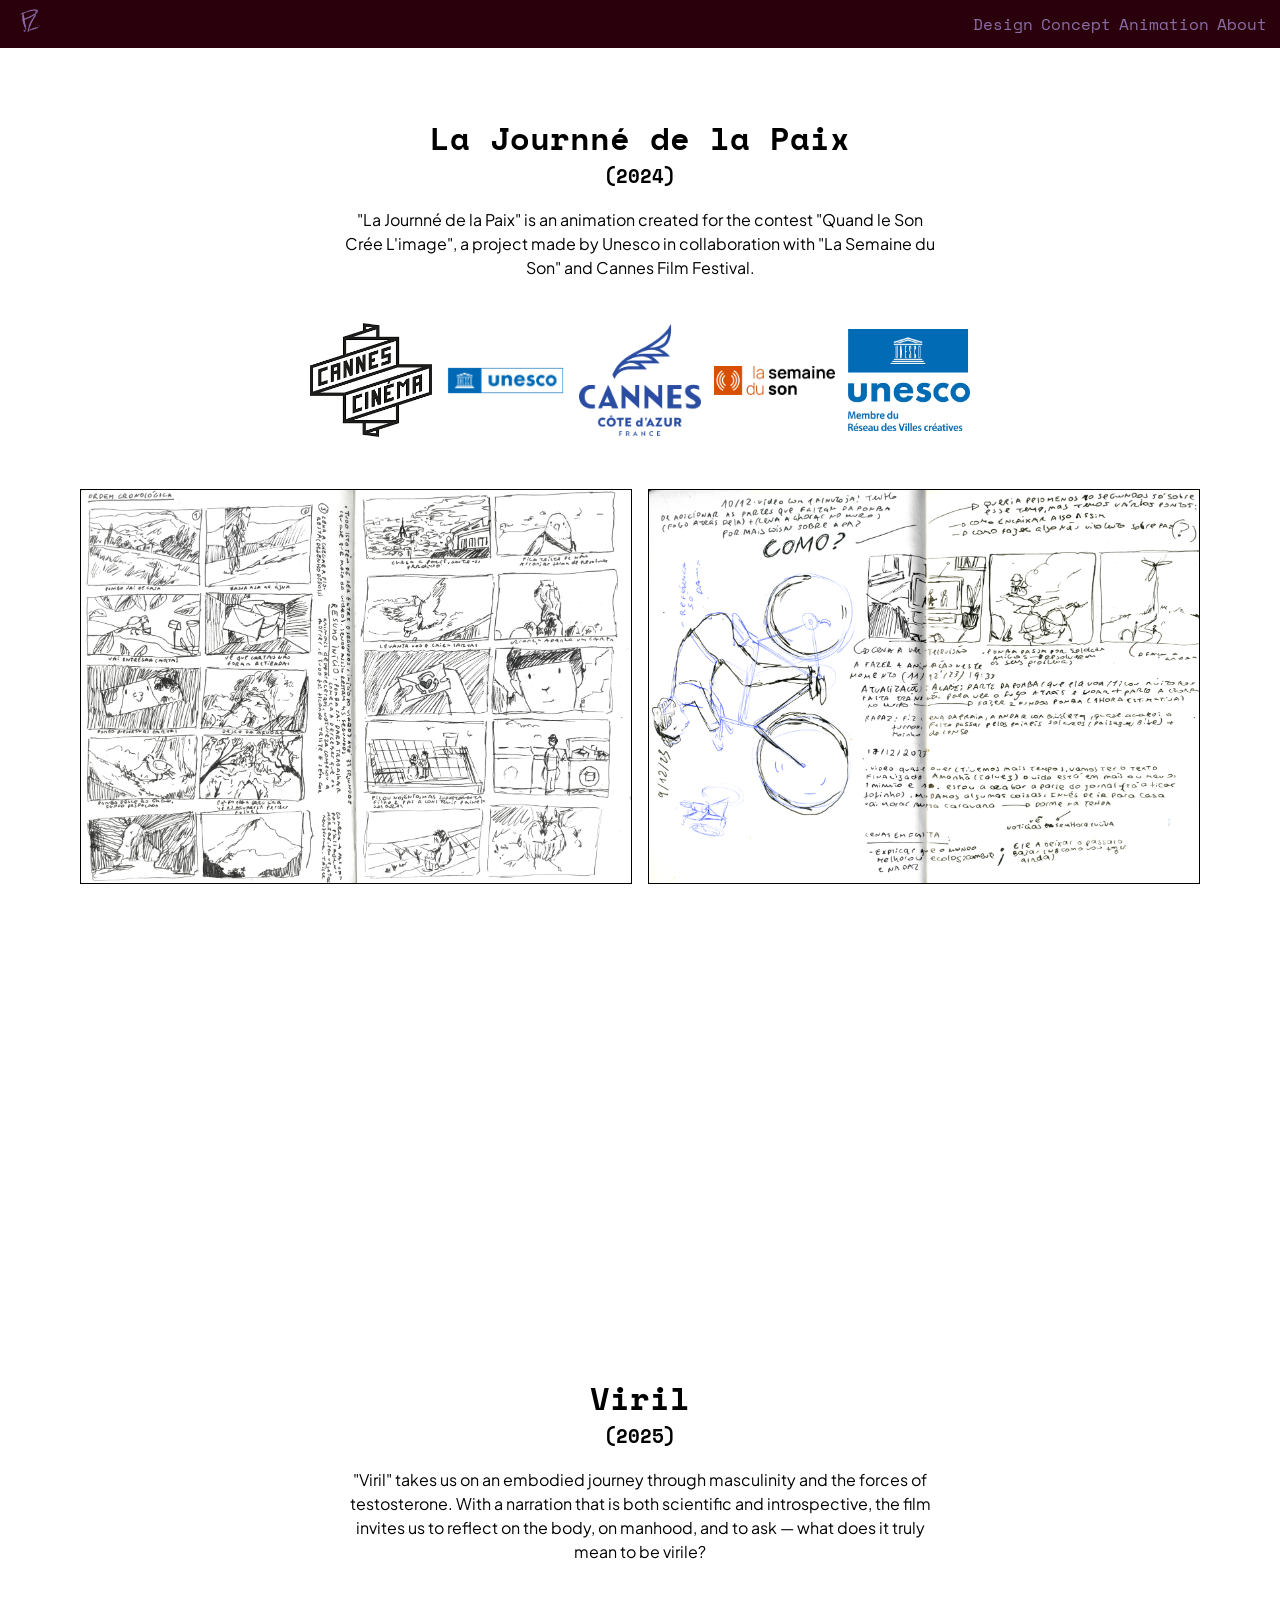
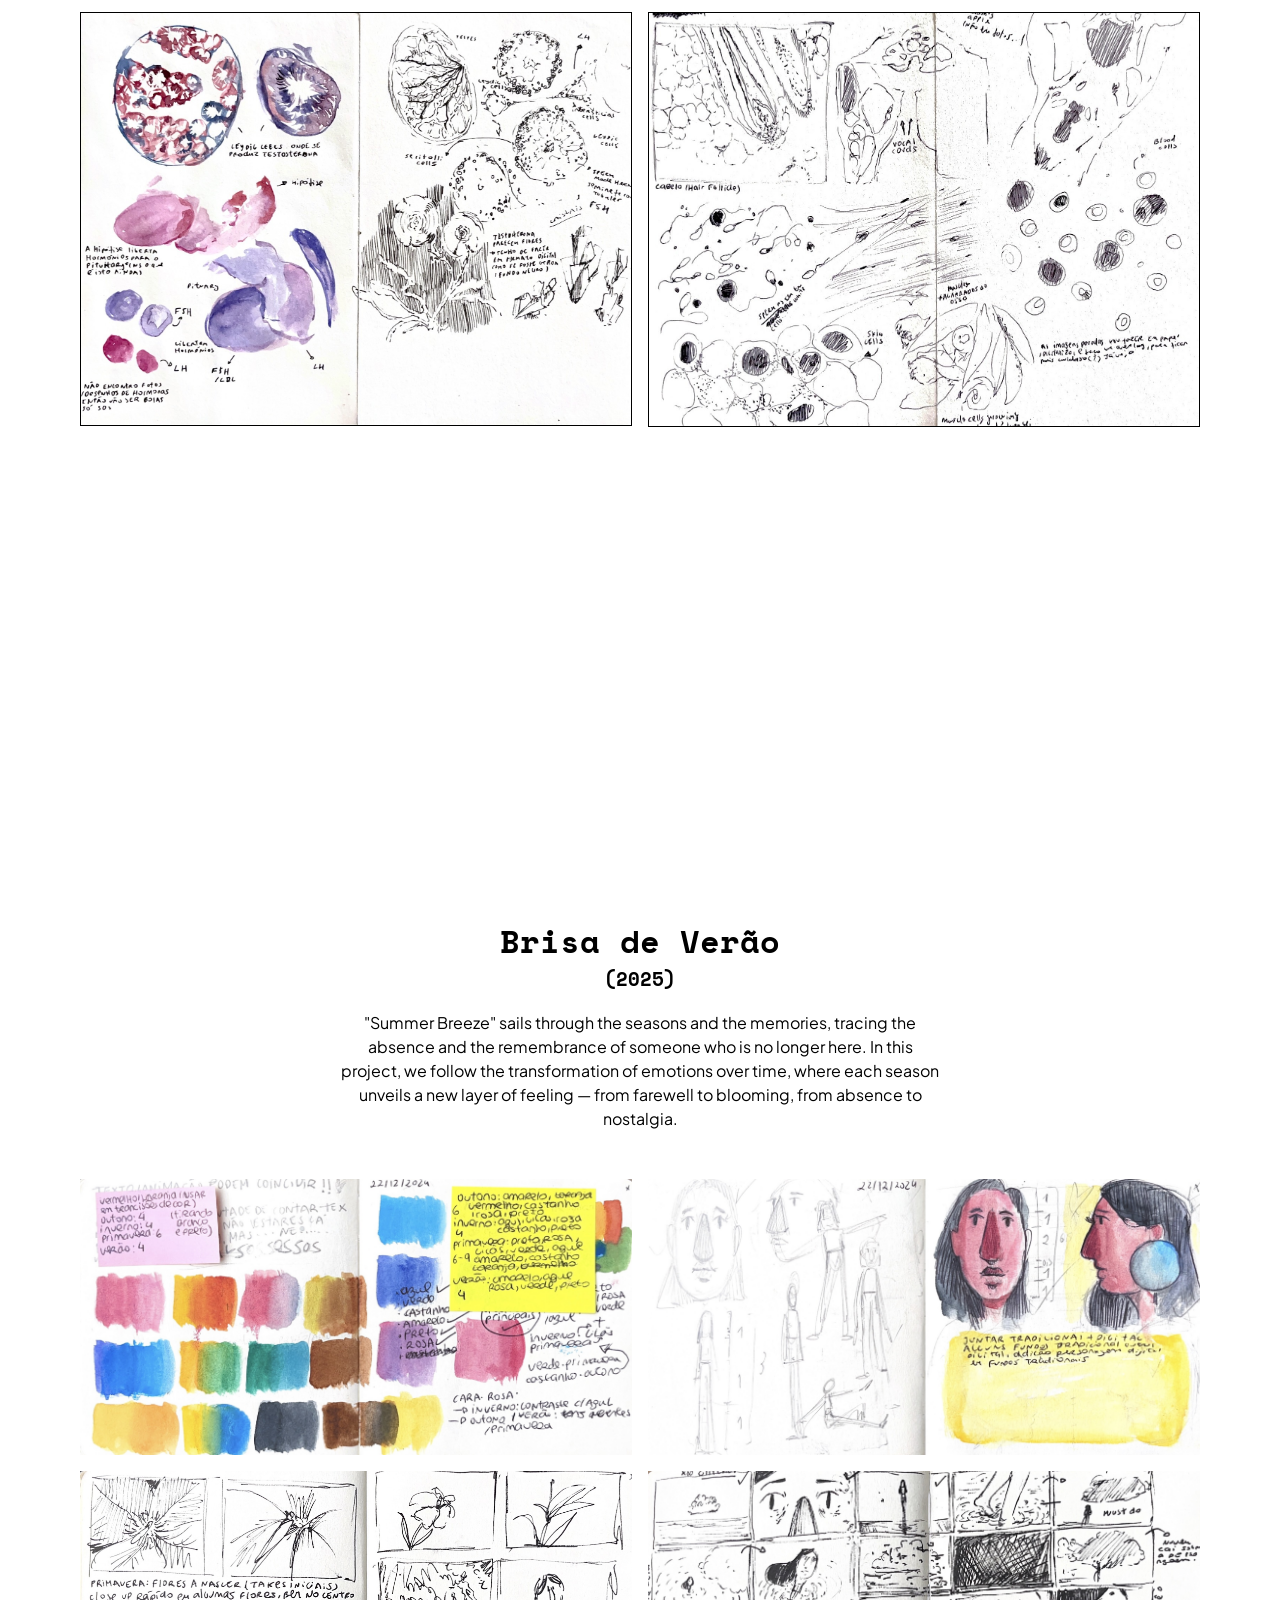
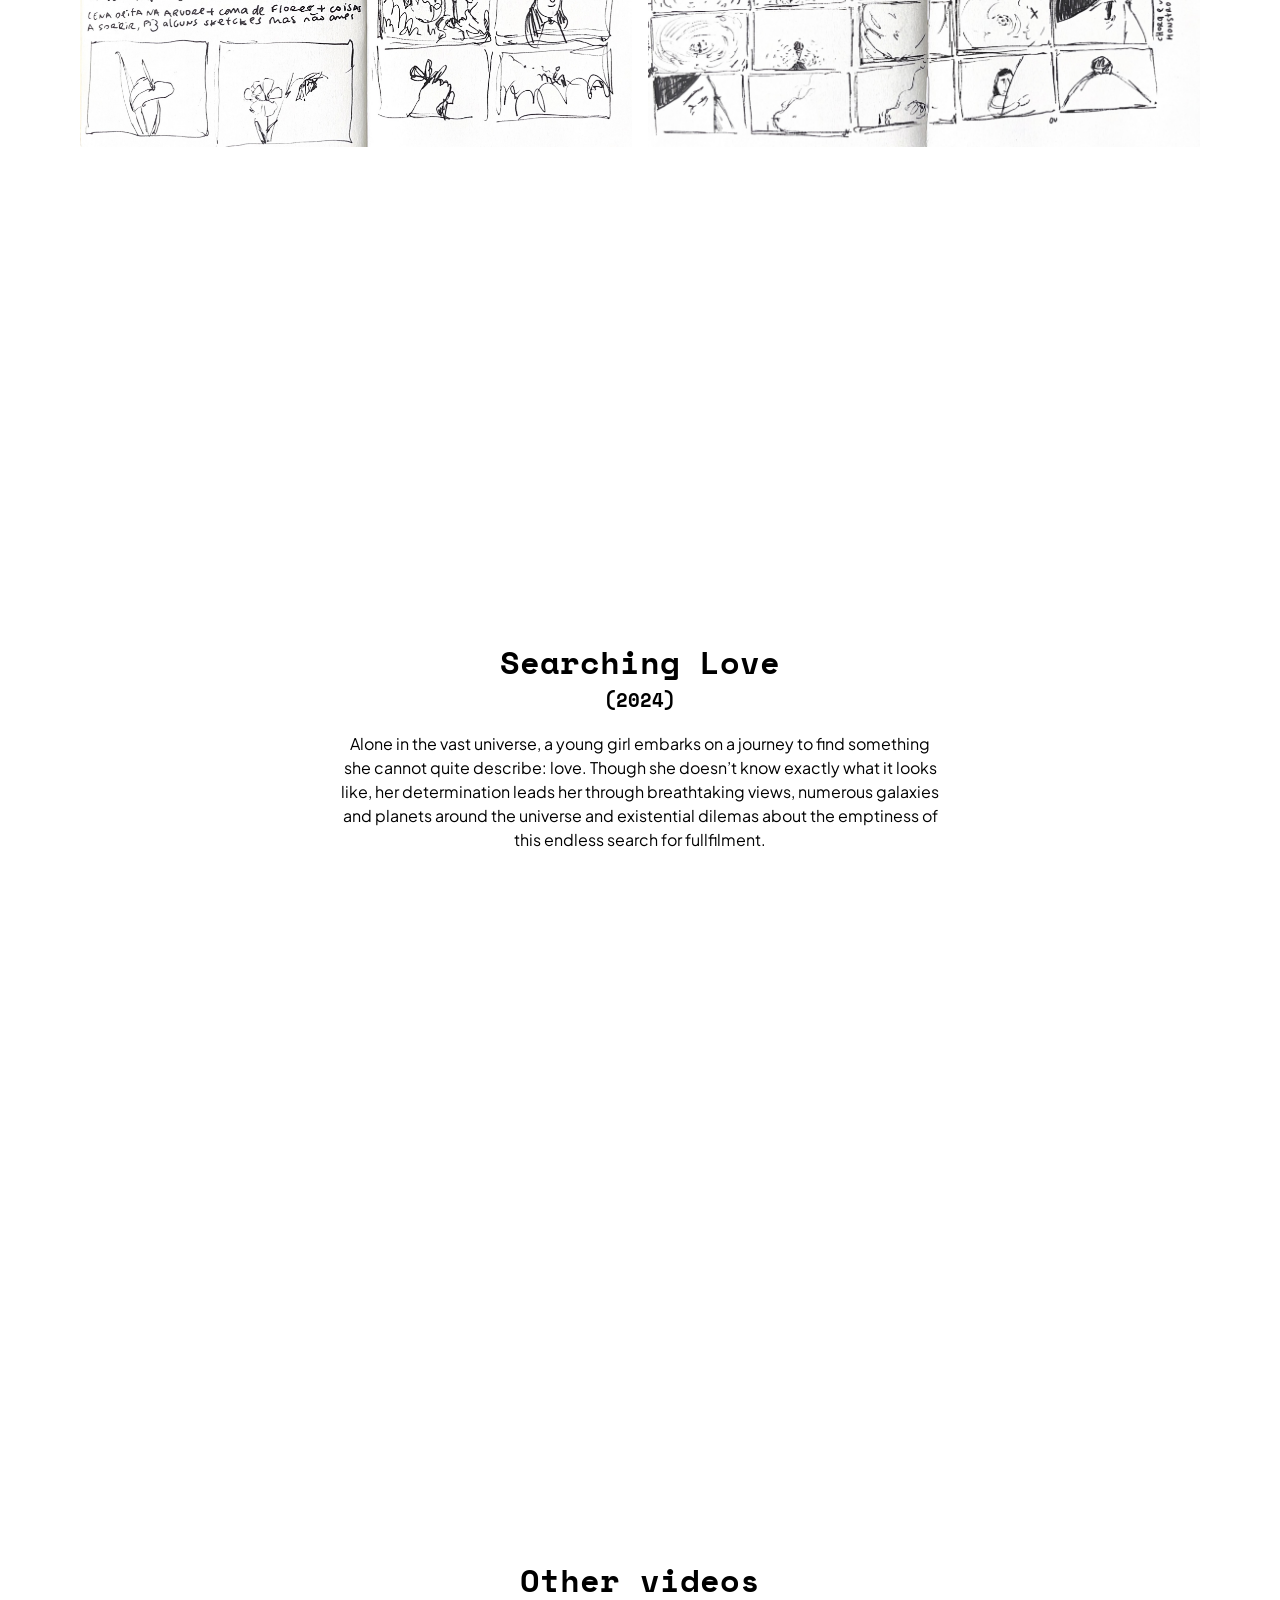
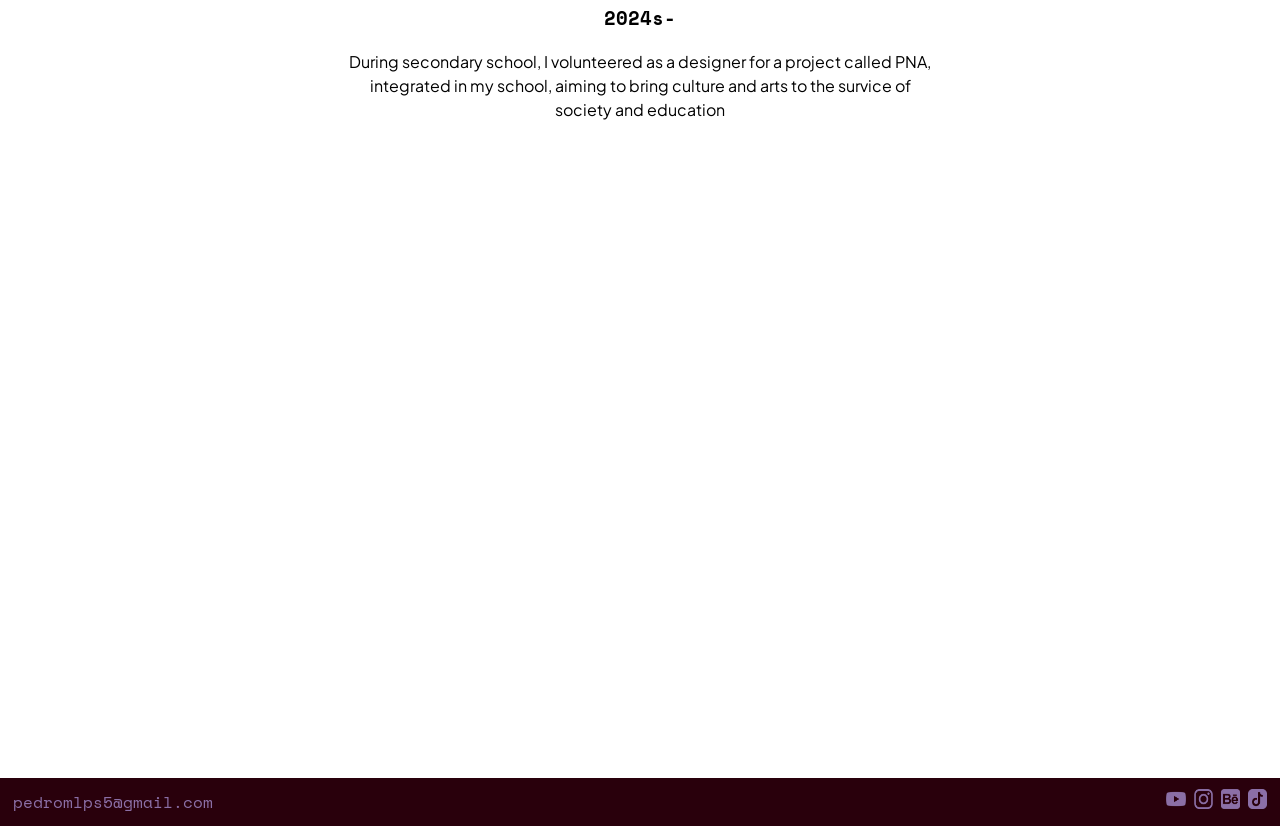
==== animation.html @ 669951d6 "Refactor animation.html structure and content" ====
<!DOCTYPE html>

<html lang="en">

<head>
<meta charset="UTF-8">
<meta name="viewport" content="width=device-width, initial-scale=1.0">

<link rel="preconnect" href="https://fonts.googleapis.com">
<link rel="preconnect" href="https://fonts.gstatic.com" crossorigin>
<link href="https://fonts.googleapis.com/css2?family=Jost:ital,wght@0,100..900;1,100..900&display=swap" rel="stylesheet">

<link href="https://fonts.googleapis.com/css2?family=Plus+Jakarta+Sans:ital,wght@0,200..800&family=Space+Mono:ital,wght@0,400;0,700;1,400;1,700&display=swap" rel="stylesheet">

<link rel="stylesheet" href="style.css">
<title>Pedro Lopes</title>
</head>

<body class="fundo">

<header>
<div><a href="index.html"><img src="imagens/logo.png" class="logo"></a></div>

<nav class="navbar">
<ul>
<li><a href="design.html">Design</a></li>
<li><a href="concept.html">Concept</a></li>
<li><a href="animation.html">Animation</a></li>
<li><a href="about.html">About</a></li>
</ul>
</nav>
</header>


<main>

<body>
<br>




        
        <div class="contentor">
    <div class="colum" >
           <h1> <a href="https://youtu.be/LIX2OyDVmGE?si=mqQCv7otdB7OkSgY">La Journné de la Paix </a></h1>
           <h3>(2024)</h3>
            <br>
           <p>"La Journné de la Paix" is an animation created for the contest "Quand le Son Crée L'image", a project made by Unesco in collaboration with "La Semaine du Son" and Cannes Film Festival. </p>
           
        </div>
            <div class="logos"> 
            <img src="imagens/cinema.png" alt="logo Cannes Cinéma">
            <img src="imagens/unesco.png" alt="logo Unesco">
            <img src="imagens/Logo_de_la_ville_de_Cannes.png" alt="logo Cannes Cote d'AZUR">
            <img src="imagens/la semaine.png" alt="logo La semaine du son">
            <img src="imagens/membre villes.webp" alt="logo Unesco membre du Résau des Villes creátives">
        </div>
    
    </div>
   

<div class="caixa">
    <div class="imgcaixa2">

       <img src="imagens/dg6.png" alt="sketched storyline for the animation with a black pen on a white notebook" style="border: 0.2px solid #000000;">

       <img src="imagens/dg8.png" alt="sketches analysing continuity an tryng to connect storyline for the animation with a black pen on a white notebook" style="border: 0.2px solid #000000;">

    </div>

</div>        

<div class="caixa">
<div class="imgcaixa3"> 
        
                    <video class="video" autoplay loop muted webkit-playsinline >
    <source src="imagens/passaro0.mp4" type="video/mp4" alt="Animation clip farm in the middle of nowhere with the title above"></video>
    <video class="video" autoplay loop muted  webkit-playsinline >
    <source src="imagens/passaro1.mp4" type="video/mp4" alt="Animation clip boy dressed in blue laying on the grass seeing dove leaving church and smiling"></video>
    <video class="video" autoplay loop muted webkit-playsinline >
    <source src="imagens/passaro2.mp4" type="video/mp4" alt="Animation clip hand picking up white flag and dove helping" ></video>
    <video class="video" autoplay loop muted  webkit-playsinline >
    <source src="imagens/passaro3.MP4" type="video/mp4" alt="Animation clip dove leaving letter in a post mailbox in the nature"></video>
    <video class="video" autoplay loop muted webkit-playsinline >
    <source src="imagens/passaro4.MP4" type="video/mp4" alt="Animation clip dove flying above clear water"></video>
    <video class="video" autoplay loop muted webkit-playsinline >
    <source src="imagens/passaro5.mp4" type="video/mp4" alt="Animation clip dove leaving farm"></video>



    </div>
</div>
    
</div>











    <div class="contentor">
    <div class="colum" >
           <h1> <a href="https://youtu.be/JfG4p5hTnzc?si=mSbGFp5rptY27yrA">Viril</a></h1>
            <h3>(2025)</h3>
            <br>
            <p>"Viril" takes us on an embodied journey through masculinity and the forces of testosterone. With a narration that is both scientific and introspective, the film invites us to reflect on the body, on manhood, and to ask — what does it truly mean to be virile?</p>
        </div>
        
    </div>
        
<div class="caixa">
    <div class="imgcaixa2">

       <img src="imagens/Virilcaderno1.jpg" alt="sketched processo de criação de testosterona" style="border: 0.2px solid #000000;">

       <img src="imagens/Virilcaderno2.jpg" alt="sketched processo de criação de testosterona" style="border: 0.2px solid #000000;">


    </div></div>


<div class="caixa">
<div class="imgcaixa3"> 
        
                    <video class="video" autoplay loop muted webkit-playsinline >
    <source src="imagens/video1.mp4" type="video/mp4" alt="brain spinning arround"></video>
    
                    <video class="video" autoplay loop muted webkit-playsinline >
    <source src="imagens/video2.mp4" type="video/mp4" alt="heart pumbing "></video>
    
                    <video class="video" autoplay loop muted webkit-playsinline >
    <source src="imagens/video3.mov" type="video/mp4" alt="testosterone moving trough bloodcells"></video>
    
                    <video class="video" autoplay loop muted webkit-playsinline >
    <source src="imagens/video4.mp4" type="video/mp4" alt="testosterone crystals" ></video>
    
                    <video class="video" autoplay loop muted webkit-playsinline >
    <source src="imagens/video5.mp4" type="video/mp4"alt="testosterone crystals"></video>
    
                    <video class="video" autoplay loop muted webkit-playsinline >
    <source src="imagens/video6.mp4" type="video/mp4"alt="sperm moving slowlyS"></video>
    </div>
</div>
    
</div>



 <div class="contentor">
    <div class="colum" >
           <h1> <a href="https://youtu.be/fShxCCSjyuM?si=tUxaX-qcLFfuLdUG">Brisa de Verão</a></h1>
            <h3>(2025)</h3>
            <br>
            <p>"Summer Breeze" sails through the seasons and the memories, tracing the absence and the remembrance of someone who is no longer here.
In this project, we follow the transformation of emotions over time, where each season unveils a new layer of feeling — from farewell to blooming, from absence to nostalgia.</p>
        </div></div>
      <div class="caixa">
    <div class="imgcaixa2">

       <img src="imagens/brisadg.jpg" alt="Sketched trying out color scheme for animation">

       <img src="imagens/brisadg1.jpg" alt="Sketched characther for animation">
       
       <img src="imagens/brisadg2.jpg" alt="Sketched flowers for animation storyline">

      <img src="imagens/brisadg3.jpg" alt="sketched shorth storyline of the final part of an animation">


    </div></div>
<div class="caixa">
<div class="imgcaixa3"> 
        
                    <video class="video" autoplay loop muted webkit-playsinline >
    <source src="imagens/bambi.MP4" type="video/mp4" alt="animation clip deer eating from the ground"></video>
                    <video class="video" autoplay loop muted webkit-playsinline >
    <source src="imagens/outono.mp4" type="video/mp4" alt="animation clip yellow background forest with a girl next to a tree"></video>
                        <video class="video" autoplay loop muted webkit-playsinline >
    <source src="imagens/vento.mp4" type="video/mp4" alt="animation clip leaf with a girl with flying hair in the wind"></video>
                        <video class="video" autoplay loop muted webkit-playsinline >
    <source src="imagens/sol.mp4" type="video/mp4" alt="animation clip big sun on the horizon"></video>
                        <video class="video" autoplay loop muted webkit-playsinline >
    <source src="imagens/vela.mov" type="video/mp4"alt="animation clip candle black and white burning"></video>
                        <video class="video" autoplay loop muted webkit-playsinline >
    <source src="imagens/bird.mp4" type="video/mp4" alt="animation clip  bird looking both sides on branch "></video>
    </div>
</div>
    
</div>



 <div class="contentor">
    <div class="colum" >
           <h1><a href="https://youtu.be/TBUiOeHGHKs?si=g1wbLsG9V2A_z6D_">Searching Love</a></h1>
            <h3>(2024)</h3>
            <br>
            <p>Alone in the vast universe, a young girl embarks on a journey to find something she cannot quite describe: love. Though she doesn’t know exactly what it looks like, her determination leads her through breathtaking views, numerous galaxies and planets around the universe and existential dilemas about the emptiness of this endless search for fullfilment. </p>
        </div></div>
      
<div class="caixa">
<div class="imgcaixa3"> 
        
                    <video class="video" autoplay loop muted webkit-playsinline >
    <source src="imagens/0.MP4" type="video/mp4" alt="animation clip pink planet"></video>
                        <video class="video" autoplay loop muted webkit-playsinline >
    <source src="imagens/1.MP4" type="video/mp4" alt="animation clip girl looking at the sunset with flying hair"></video>
                        <video class="video" autoplay loop muted webkit-playsinline >
    <source src="imagens/2.MP4" type="video/mp4" alt="animation clip girl traveling on a ship passing by a planet"></video>
                        <video class="video" autoplay loop muted webkit-playsinline >
    <source src="imagens/3.MP4" type="video/mp4" alt="animation clip astronault sitting in the middle of nowhere"></video>
                        <video class="video" autoplay loop muted webkit-playsinline >
    <source src="imagens/4.MP4" type="video/mp4" alt="animation clip astronault reflexion galaxies"></video>
                        <video class="video" autoplay loop muted webkit-playsinline >
    <source src="imagens/5.MP4" type="video/mp4" alt="animation clip ship landing ice mountain"></video>
                            <video class="video" autoplay loop muted webkit-playsinline >
    <source src="imagens/6.MP4" type="video/mp4" alt="animation clip ship flying trough blue planet"></video>
                            <video class="video" autoplay loop muted webkit-playsinline >
    <source src="imagens/7.MP4" type="video/mp4" alt="animation clip asutronault shocking face"></video>
                            <video class="video" autoplay loop muted webkit-playsinline >
    <source src="imagens/8.MP4" type="video/mp4" alt="animation clip vulcano erupting and ship on the background falling trough in the atmosphere"></video>

    </div>
</div>
    
</div>








    <div class="contentor">
        <div class="colum">
            <h1>Other videos</h1>
            <h3>2024s-</h3>
            <br>
            <p>During secondary school, I volunteered as a designer for a project called PNA, integrated in my school, aiming to bring culture and arts to the survice of society and education </p>
        </div>
    </div>

<div class="caixa">
    <div class="imgcaixa3">

    <video class="video" autoplay loop muted webkit-playsinline >
    <source src="imagens/IMG_9600.MP4" type="video/mp4" alt=" animation girl with beautifull brown and blue overalls skin and sleeping on the grass"></video>

    <video class="video" autoplay loop muted webkit-playsinline >
    <source src="imagens/Dream 1.MP4" type="video/mp4" alt="animation arriving to Estação das Olaias" ></video>

    <video class="video" autoplay loop muted webkit-playsinline >
    <source src="imagens/Dream 2.MP4" type="video/mp4" alt="animation short clip with sheep em cima do carro a relaxar"></video>

          <video class="video" autoplay loop muted webkit-playsinline >
    <source src="imagens/anim25.mp4" type="video/mp4" alt="animation black girl in a bathtube blue bathroom relaxing "></video>

    <video class="video" autoplay loop muted webkit-playsinline >
    <source src="imagens/anim23.mov" type="video/mp4" alt="analog animation bird flying"></video>

    <video class="video" autoplay loop muted webkit-playsinline >
    <source src="imagens/boca.mov" type="video/mp4" alt="animation moth opening"></video>

          <video class="video" autoplay loop muted webkit-playsinline >
    <source src="imagens/anim20.mp4" type="video/mp4" alt="editing psycodelic look boy head moving"></video>

    <a href="https://www.instagram.com/p/DJXbz6gI3lN/"><video class="video" autoplay loop muted webkit-playsinline >
    <source src="imagens/anim190.mp4" type="video/mp4" alt="animation girl screaming"></video> </a>

    <video class="video" autoplay loop muted webkit-playsinline >
    <source src="imagens/Ilustração_Sem_Título (3).MP4" type="video/mp4" alt="animation trump head being pressed by fingers"></video>


    


</div>

</div>
</main>

<footer>
  <a href="mailto:pedromlps5@gmail.com"
     class="Mailto"
     title="send me an email if interested">
     pedromlps5@gmail.com
  </a>

  <ul class="footerli">
    <li><a href="https://youtube.com/@artzbypedro?si=5m7McJULmS9iMSLI"><img src="imagens/youtube-02.png" alt="youtube logo"></a></li>
    <li><a href="https://www.instagram.com/bypedro.png/"><img src="imagens/logos redes-01.png" alt="Instagram logo"></a></li>
    <li> <a href="https://www.behance.net/pedrolopes198"><img src="imagens/logos redes-03.png" alt="Behance logo"></a></li>
    <li> <a href="https://www.tiktok.com/@artzbypedroo"><img src="imagens/logos redes-02.png" alt=" tiktok logo"></a></li>
  </ul>
  
</footer>
</body> 


</html>
---- style.css ----
/* ================================================= */
/* RESET */
/* ================================================= */



* {
  margin: 0;
  padding: 0;
  box-sizing: border-box;
}

body {
  padding-top: 3rem;
}

h1, a, h2, h3{
  font-family: "Space Mono", monospace;
}

p, .explicação, .titulop {
  font-family: "Plus Jakarta Sans", sans-serif;
}

.titulop {
  font-weight: 400;
  font-size: small;
  padding-top: 0.2rem;


  
}

.explicação {
  font-size: 0.6rem;
  font-weight: 200;
}

.titulop  {
  color: #000000;
}

.fundo {height: calc(100vh - 6rem)}

.home {
  height: calc(100vh - 6rem);
  display: flex;
  justify-content: center;
  align-items: center;
  background-color: #29000c;
}

video {
  pointer-events: none;  
  autoplay 
  muted 
  loop 
  playsinline 
  preload="metadata"
}

/* ================================================= */
/* HEADER */
/* ================================================= */

header {
  position: fixed;
  top: 0;
  left: 0;
  width: 100%;
  height: 3rem;
  padding: 0 1vw;
  display: flex;
  justify-content: space-between;
  align-items: center;
  background-color:#29000c;
  z-index: 1000;
}

.logo {
  height: 2.0rem;
  border-radius: 4rem;
}

/* ================================================= */
/* NAVBAR */
/* ================================================= */

.navbar ul {
  list-style: none;
  display: flex;
}

.navbar li {
  padding-left: 0.5rem;
}

.navbar a {
  text-decoration: none;
  color: #8b6fa7;
}

.navbar a:hover {
  color: #af92cd;
}

.linkpro {
  text-decoration: none;
  color: #000000;
}

.linkpro a:hover {
  color:blueviolet ;
}
/* ================================================= */
/* HOME */
/* ================================================= */

.eu {
  height: 17rem;
  display: flex;
  justify-content: center;
  align-items: center;
  background-color: #29000c;
  margin: 2rem;

}


.cartaz {
  width: 23rem;
  border: 1px solid #000000;
}



/* ================================================= */
/* CAIXAS (GRID BASE) */
/* ================================================= */

[class^="caixa"] {
  width: 100%;
  margin: 0;
  padding: 0rem 5rem 2rem 5rem;
}

[class^="imgcaixa"] {
  display: grid;
  width: 100%;
  padding: 0rem;
  gap: 1rem;
}

[class^="imgcaixa"] img {
  width: 100%;
  object-fit: cover;
  display: block;
}


.logos {
display: flex;
flex-direction: row;
align-items: center;
justify-content: center;
padding-bottom: 0rem;
}

.logos img {
  width: 8rem;
  height: fit-content;
  padding-left: 0.2rem; padding-right: 0.2rem;
  margin: 0.2rem;
}

/* GRID VARIAÇÕES */

.imgcaixa2 { grid-template-columns: repeat(2, 1fr); }
.imgcaixa3 { grid-template-columns: repeat(3, 1fr); }
.imgcaixa4 { grid-template-columns: repeat(4, 1fr); }
.imgcaixa5 { grid-template-columns: repeat(5, 1fr); gap: 2rem;  }

/* ================================================= */
/* VIDEO */
/* ================================================= */

.caixav,
.video {
  width: 100%;
  display: flex;
  justify-content: center;
}

.videcaixa {
  display: grid;
  grid-template-columns: repeat(2, 29rem);
  justify-content: center;
  gap: 1rem;
}

.videcaixa video {
  width: 29rem;
  height: 19rem;
  object-fit: cover;
}

.bird-video {
  height: 28rem;
  width: auto;
}

/* ================================================= */
/* ABOUT */
/* ================================================= */

.about {
  background-image: url(imagens/pedrol1.png);
  background-size: 45rem;
  background-position: right 2rem;
  background-repeat: no-repeat;
  margin: 2rem;
}


.container1 {
  display: grid;
  grid-template-columns: repeat(2, 1fr);
  width: 100%;
}

.bio {
  margin: 2rem 30rem 0 2rem;
  list-style: none;
}

.instagram {
  margin: 2rem 8rem 1rem 2rem;
  list-style: none;
}

.instagram a:hover {
  color: #af92cd;
}


/* ================================================= */
/* TIPOGRAFIA */
/* ================================================= */

h1, h2 { font-weight: 600; }

.PZINE {
  font-weight: 400;
  margin: 60px;
}

a {
  color: #77559c;
  text-decoration: none;
}

p {
  max-width: 600px;
  line-height: 1.5;
}

h1 a { color: #000000;}


/* ================================================= */
/* TEXT SECTION */
/* ================================================= */

.contentor {
  display: flex;
  flex-direction: column;
  align-items: center;
  gap: 2.5rem;
  margin: 0.5rem auto;
  max-width: 800px;
  padding: 2.5rem;
  background-color: #fff;
}

.colum {
  display: flex;
  flex-direction: column;
  align-items: center;
  text-align: center;
}


.contentor a {
  cursor: pointer;
}

.contentor a:hover {
  transform: scale(1.01);
  box-shadow: 0 0 15px #c8c8c829;
}


/* ================================================= */
/* FOOTER */
/* ================================================= */

footer {
  height: 3rem;
  display: flex;
  justify-content: center;
  align-items: center;
  background-color: #29000c;
  padding: 0 1vw; 
  display: flex;
  justify-content: space-between;
  align-items: center;
  background-color:#29000c;
}

.footerli {
  display: flex;
  text-decoration: none;
  list-style: none;
}

.footerli li {
  padding-left: 0.5rem;
}

.footerli img {
  height: 1.2rem;
}



.Mailto {
  color: #8b6fa7;
}

.Mailto:hover {
  color: #af92cd;
}

/* ================================================= */
/* RESPONSIVE */
/* ================================================= */

@media (max-width: 900px) {
  .bio {
    margin: 2rem;
  }

  .about {
    background-size: 20rem;
    background-position-y: 0;
  }
  .logos img  {
  width: 7rem;
  height: auto;
}

}

@media (max-width: 600px) {



.imgcaixa2 { grid-template-columns: repeat(1, 1fr); }
.imgcaixa3 { grid-template-columns: repeat(1, 1fr); }
.imgcaixa4 { grid-template-columns: repeat(2, 1fr); }
.imgcaixa5 { grid-template-columns: repeat(2, 1fr); gap: 1.5rem;  }


[class^="caixa"] {
  width: 100%;
  margin: 0;
  padding: 0rem 1.5rem 0.5rem 1.5rem;
}

[class^="imgcaixa"] {
  display: grid;
  width: 100%;
  padding: 0rem;
  gap: 1rem;
}

[class^="imgcaixa"] img {
  width: 100%;
  object-fit: cover;
  display: block;
}

 .logos img  {
  width: 5rem;
  height: auto;
}

 .logos img  {
  width: 5rem;
  height: auto;
}

  .about {
    background-size: 20rem;
    background-position-y: 0;
  }

  .about {
  background-image: url(imagens/pedrol1.png);
  background-size: 13rem;
  background-position: right 0.2rem;
  background-repeat: no-repeat;
  margin: 1.0rem;

}

  .contentor {
    margin: 1rem;
    padding: 1rem;
  }

  .eu {
    height: 10rem;
    margin: 1rem 0 0 2rem;
  }

  .bio {
    margin: 2rem;
  }

  .titulop {
  font-weight: 400;
  font-size: 0.8rem;
  padding-top: 0.2rem;
}

.explicação {
  font-size: 0.6rem;
  font-weight: 200;
}
footer {
  height: 3rem;
  display: flex;
  justify-content: center;
  align-items: center;
  background-color: #29000c;
  padding: 0 1vw; 
  display: flex;
  justify-content: space-between;
  align-items: center;
  background-color:#29000c;
}

.footerli {
  display: flex;
  text-decoration: none;
  list-style: none;
}
}
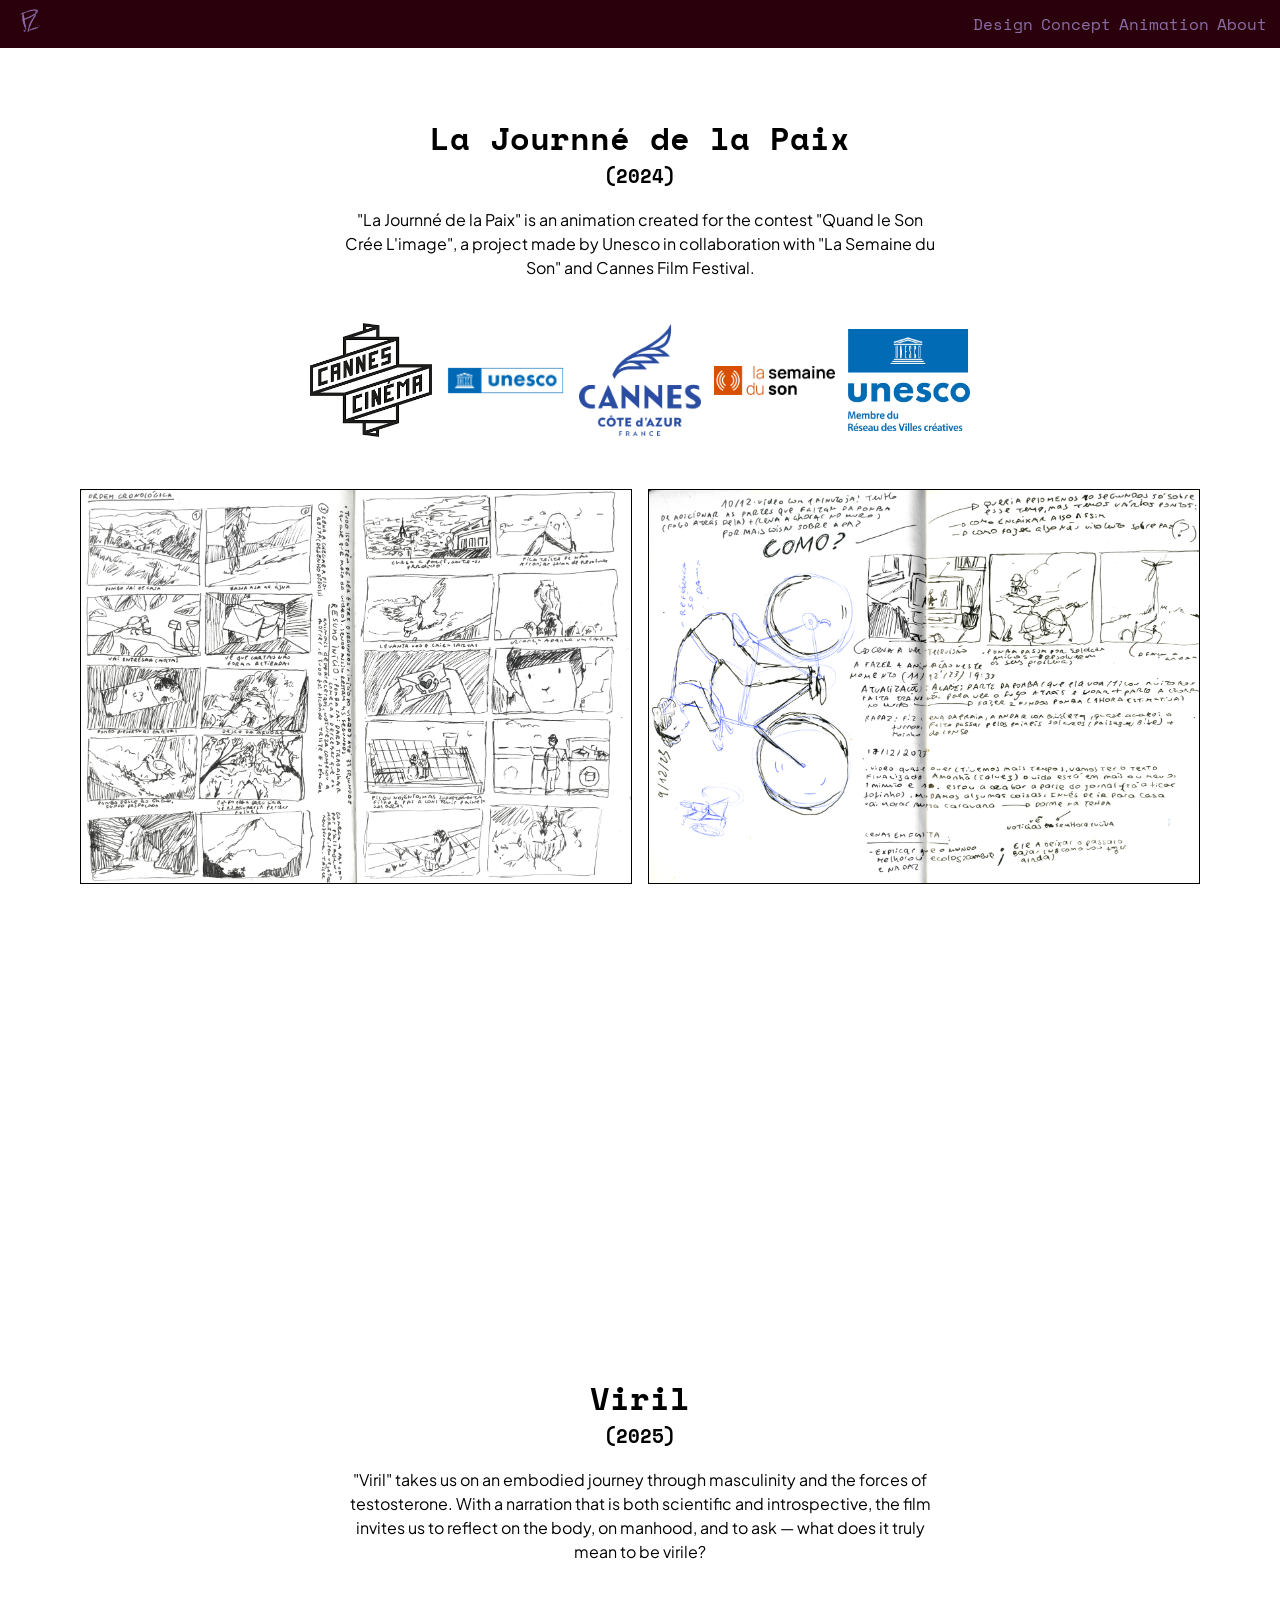
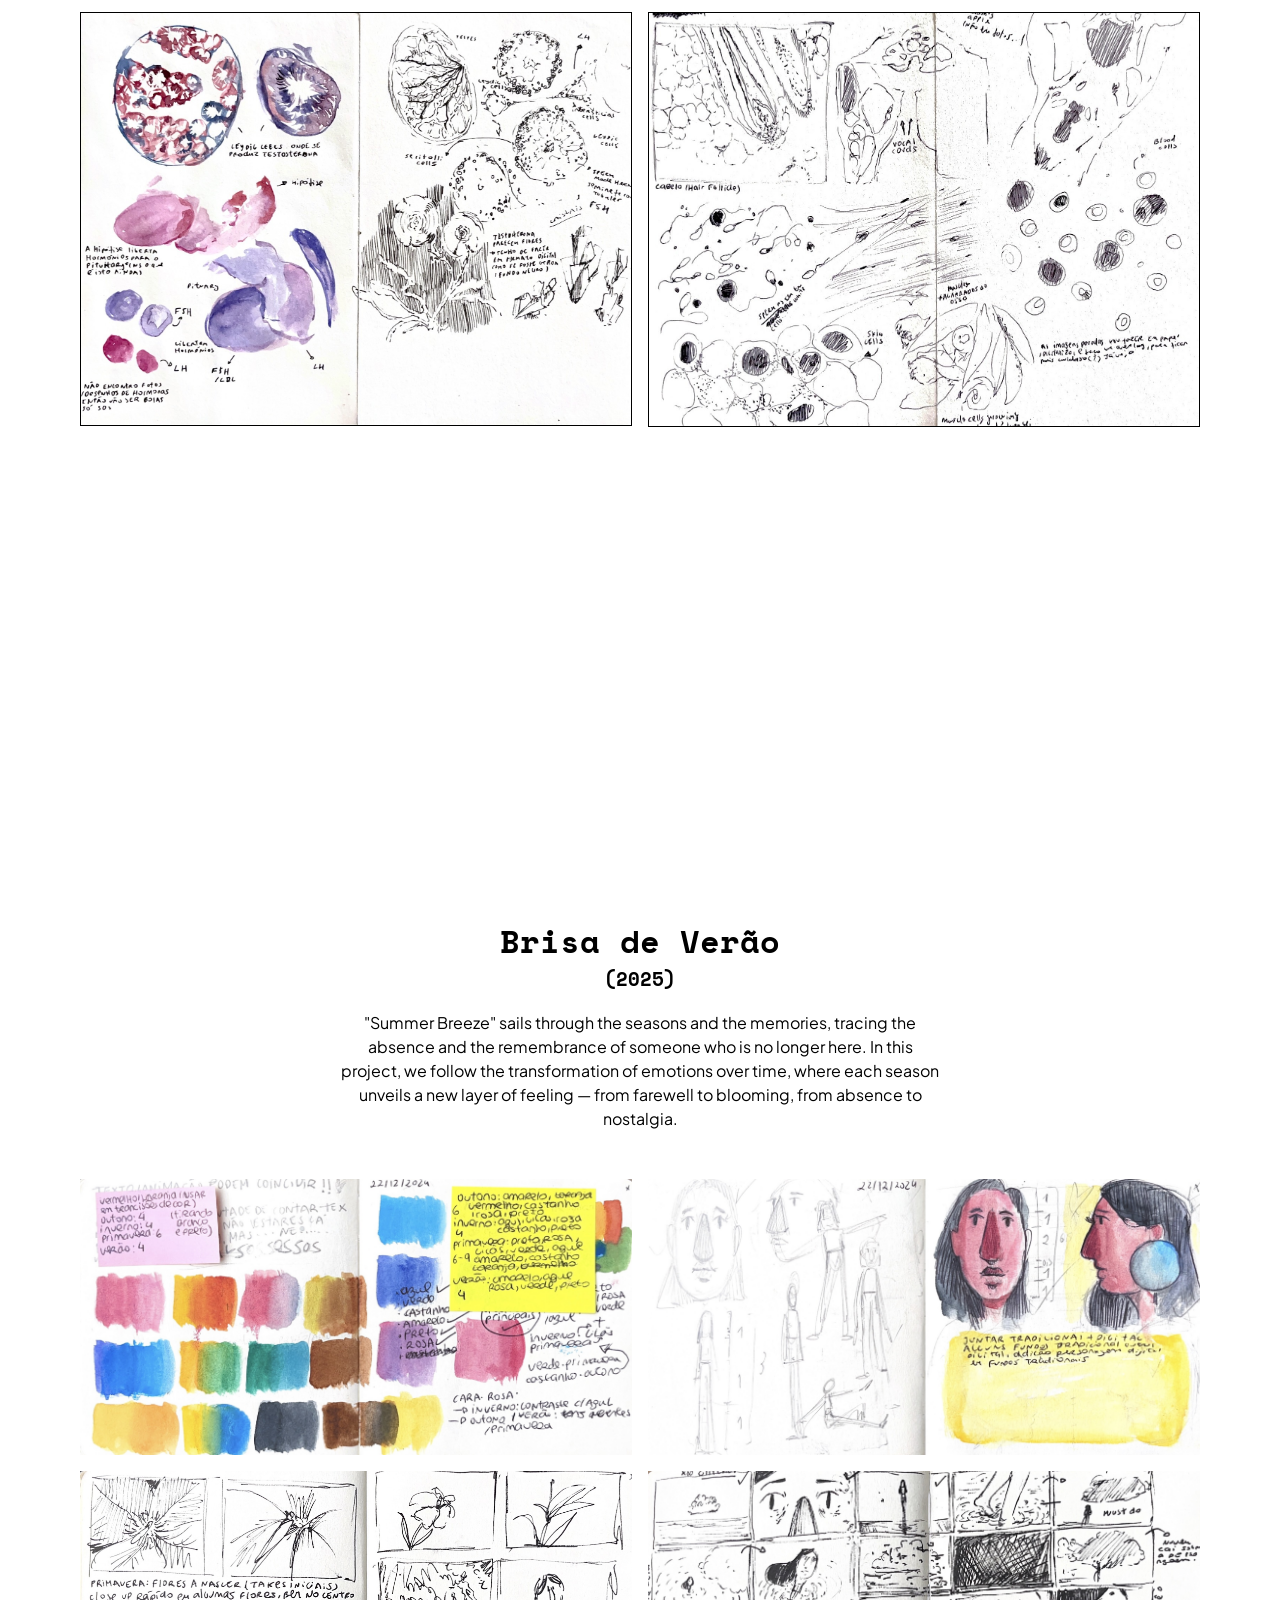
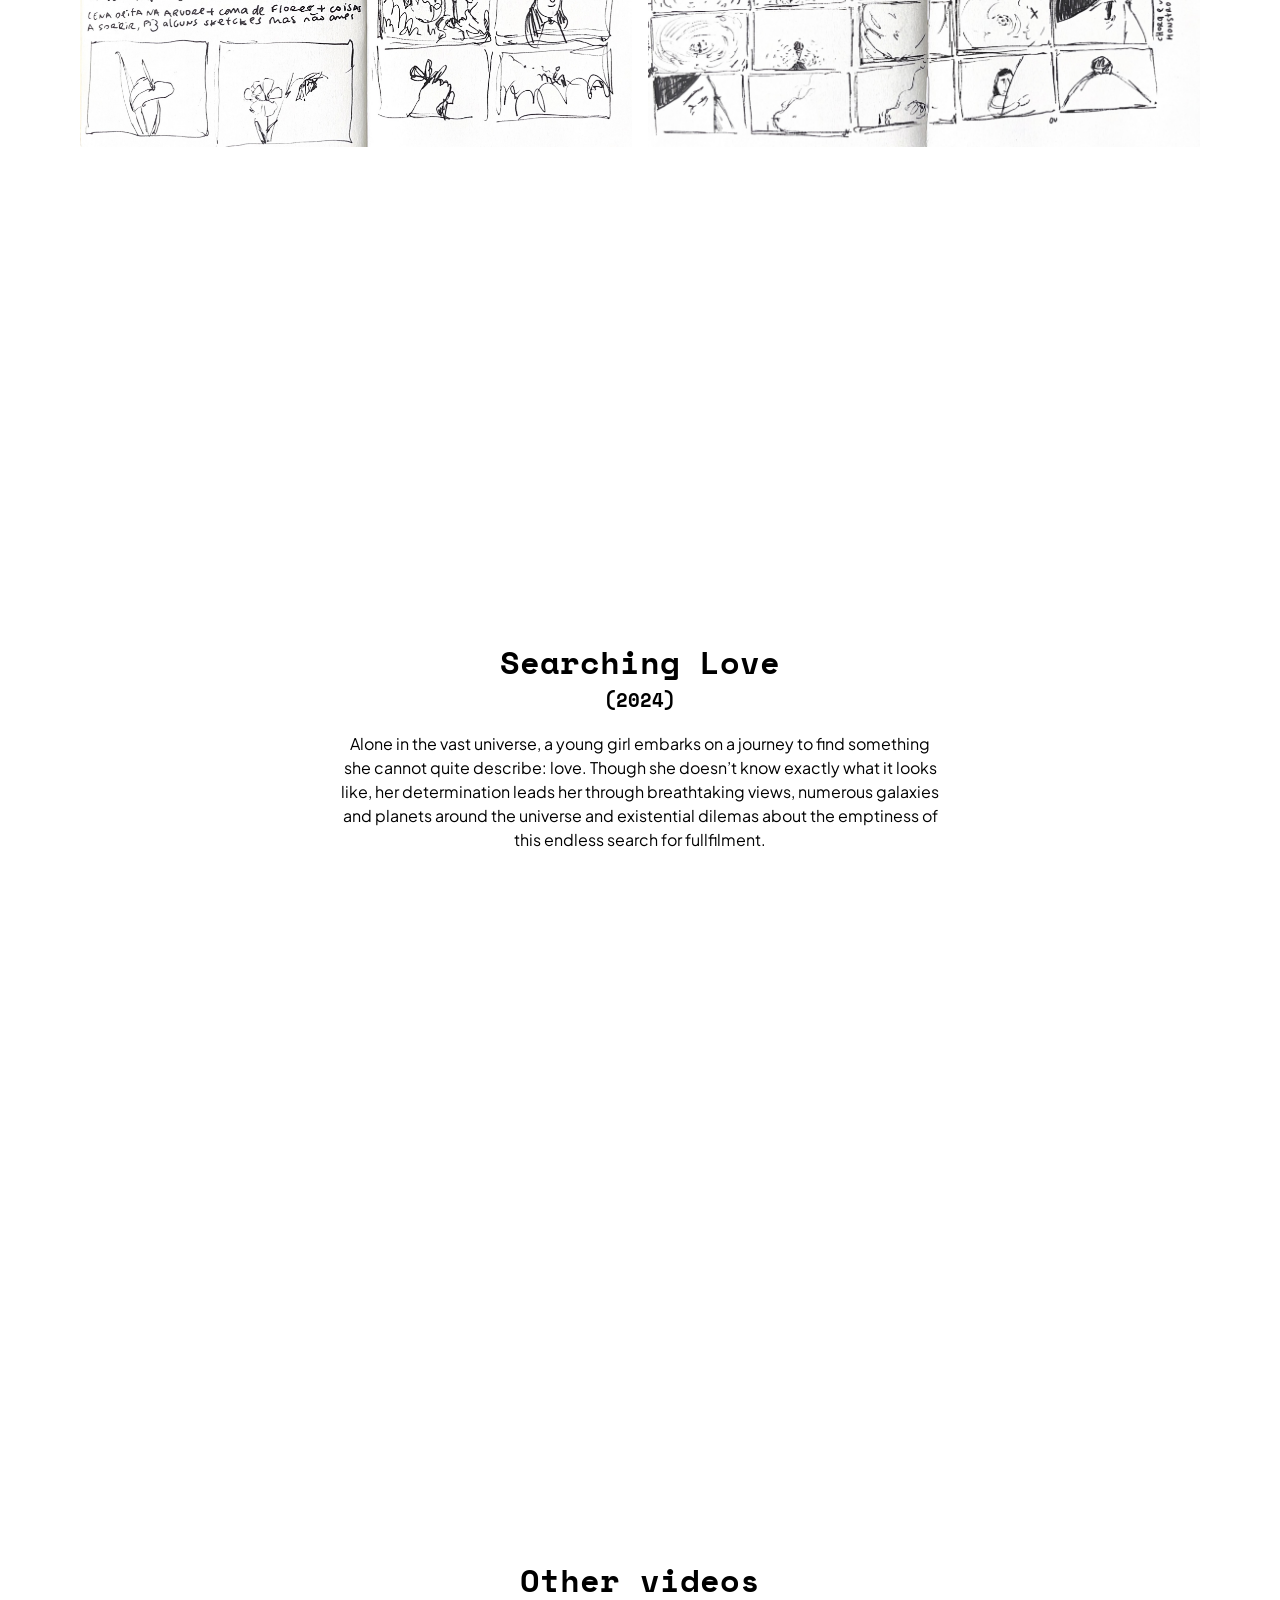
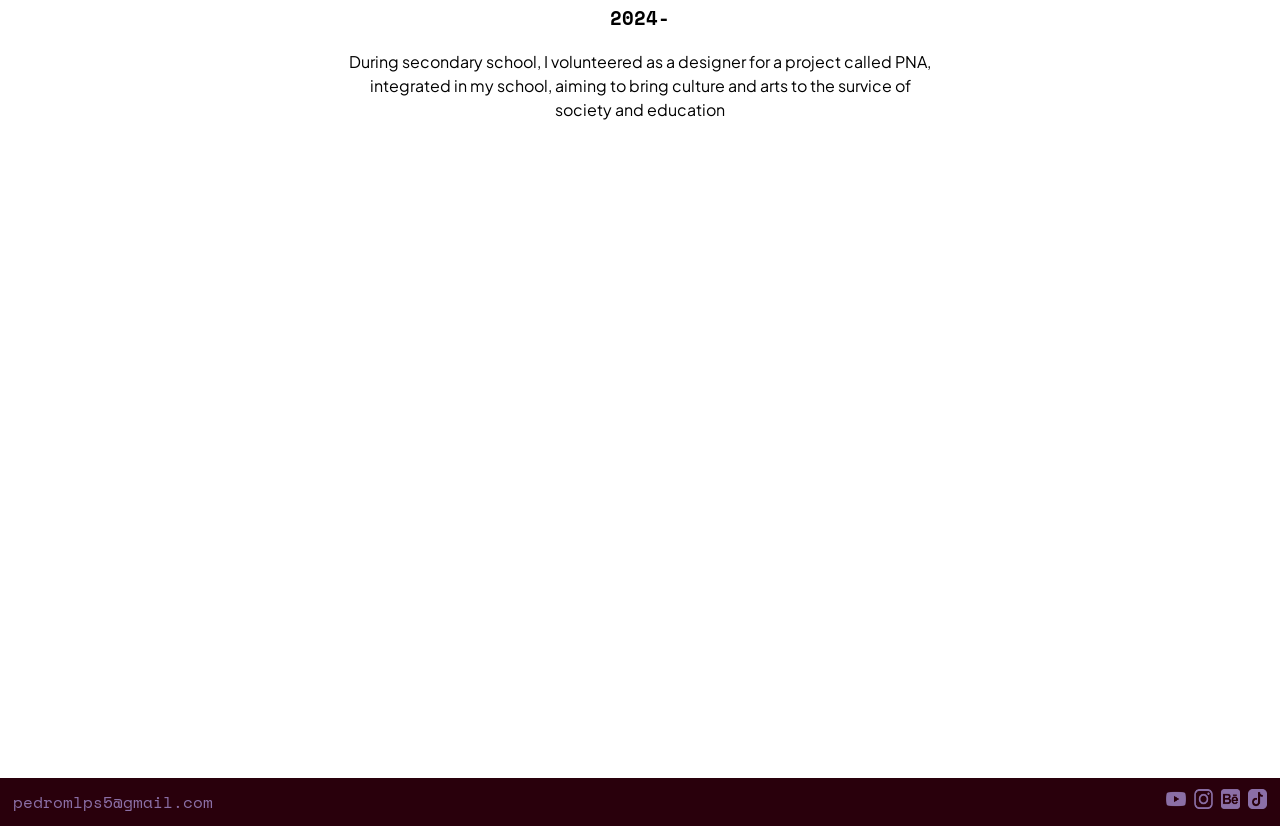
==== commit 9c4bc1b1: "Fix HTML structure and restore original content" ====
--- a/animation.html
+++ b/animation.html
@@ -223,7 +223,7 @@
                             <video class="video" autoplay loop muted webkit-playsinline >
     <source src="imagens/7.MP4" type="video/mp4" alt="animation clip asutronault shocking face"></video>
                             <video class="video" autoplay loop muted webkit-playsinline >
-    <source src="imagens/8.MP4" type="video/mp4" alt="animation clip vulcano erupting and ship on the background falling trough in the atmosphere"></video>
+    <source src="imagens/8.mp4" type="video/mp4" alt="animation clip vulcano erupting and ship on the background falling trough in the atmosphere"></video>
 
     </div>
 </div>
@@ -240,7 +240,7 @@
     <div class="contentor">
         <div class="colum">
             <h1>Other videos</h1>
-            <h3>2024s-</h3>
+            <h3>2024-</h3>
             <br>
             <p>During secondary school, I volunteered as a designer for a project called PNA, integrated in my school, aiming to bring culture and arts to the survice of society and education </p>
         </div>
@@ -250,13 +250,13 @@
     <div class="imgcaixa3">
 
     <video class="video" autoplay loop muted webkit-playsinline >
-    <source src="imagens/IMG_9600.MP4" type="video/mp4" alt=" animation girl with beautifull brown and blue overalls skin and sleeping on the grass"></video>
-
-    <video class="video" autoplay loop muted webkit-playsinline >
-    <source src="imagens/Dream 1.MP4" type="video/mp4" alt="animation arriving to Estação das Olaias" ></video>
-
-    <video class="video" autoplay loop muted webkit-playsinline >
-    <source src="imagens/Dream 2.MP4" type="video/mp4" alt="animation short clip with sheep em cima do carro a relaxar"></video>
+    <source src="imagens/IMG_9600.mp4" type="video/mp4" alt=" animation girl with beautifull brown and blue overalls skin and sleeping on the grass"></video>
+
+    <video class="video" autoplay loop muted webkit-playsinline >
+    <source src="imagens/Dream 1.mp4" type="video/mp4" alt="animation arriving to Estação das Olaias" ></video>
+
+    <video class="video" autoplay loop muted webkit-playsinline >
+    <source src="imagens/Dream 2.mp4" type="video/mp4" alt="animation short clip with sheep em cima do carro a relaxar"></video>
 
           <video class="video" autoplay loop muted webkit-playsinline >
     <source src="imagens/anim25.mp4" type="video/mp4" alt="animation black girl in a bathtube blue bathroom relaxing "></video>
--- a/style.css
+++ b/style.css
@@ -390,13 +390,9 @@
   display: block;
 }
 
+
  .logos img  {
-  width: 5rem;
-  height: auto;
-}
-
- .logos img  {
-  width: 5rem;
+  width: 3rem;
   height: auto;
 }
 
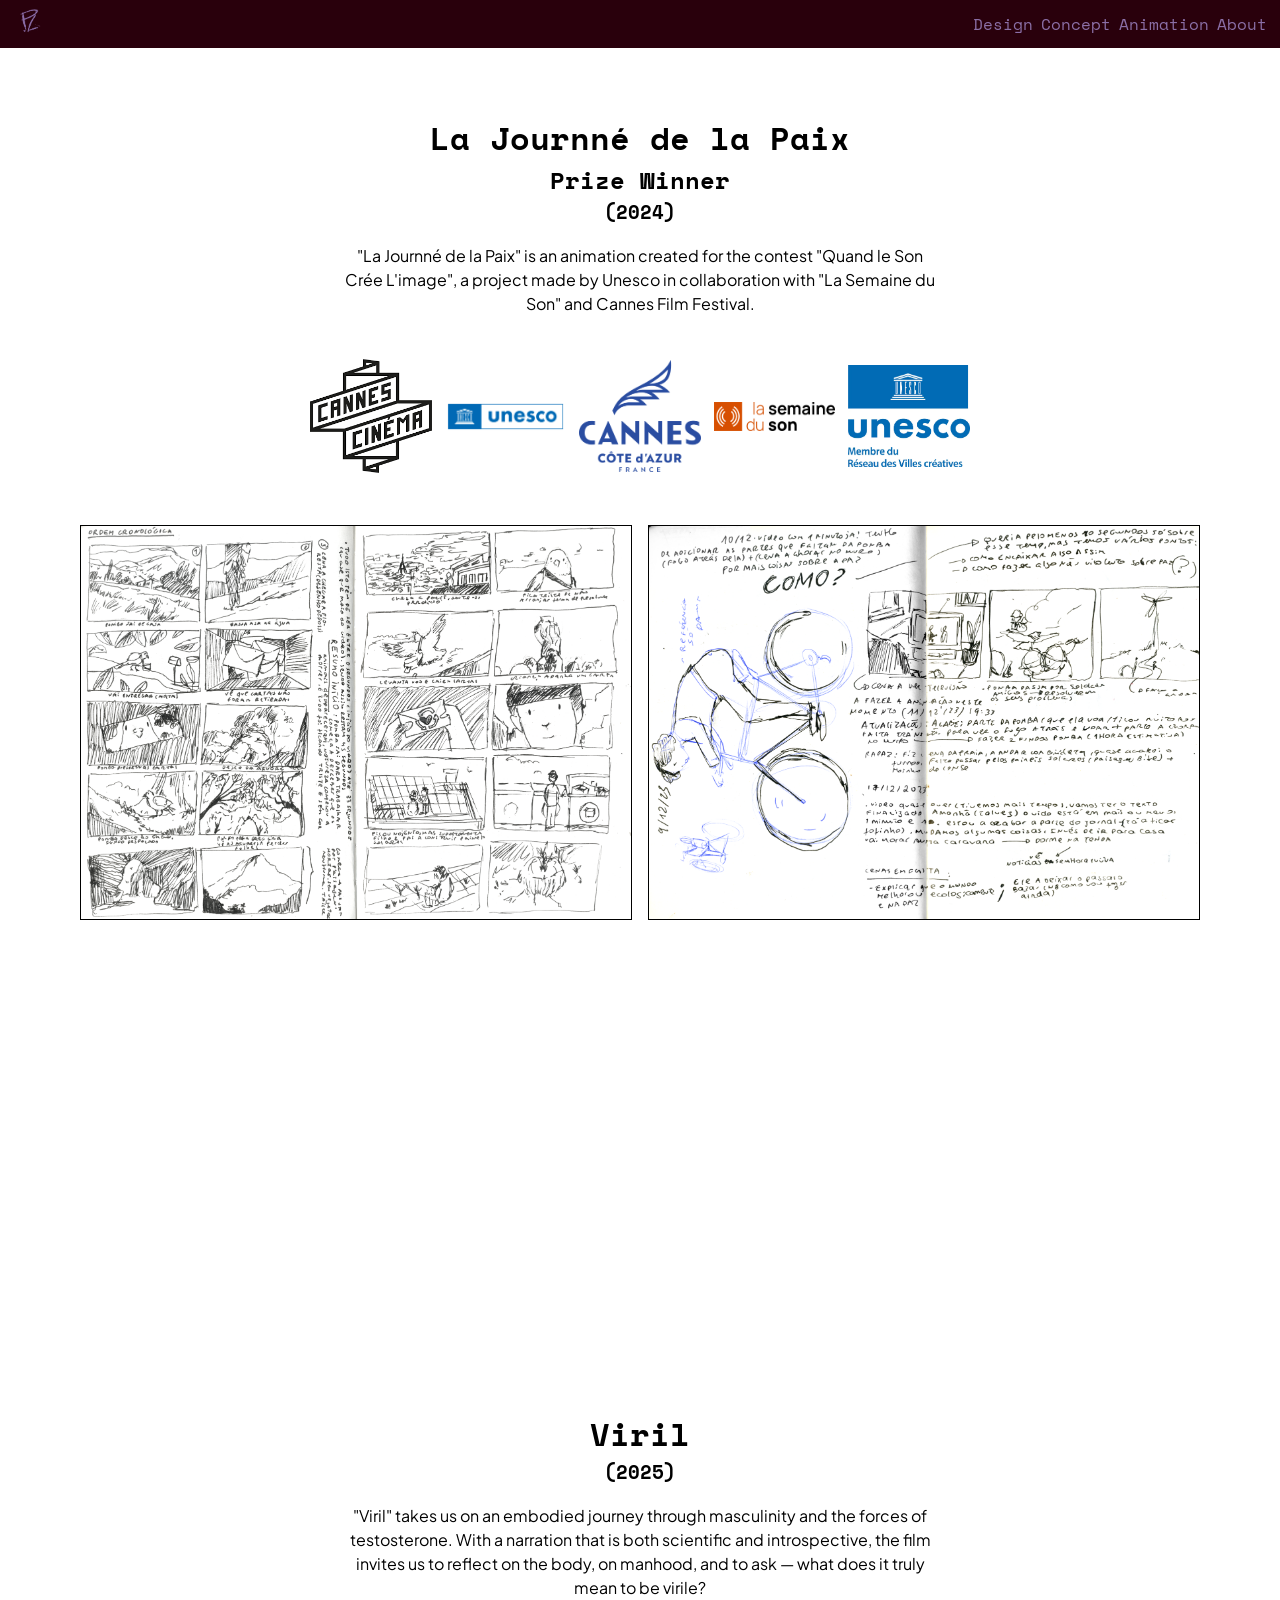
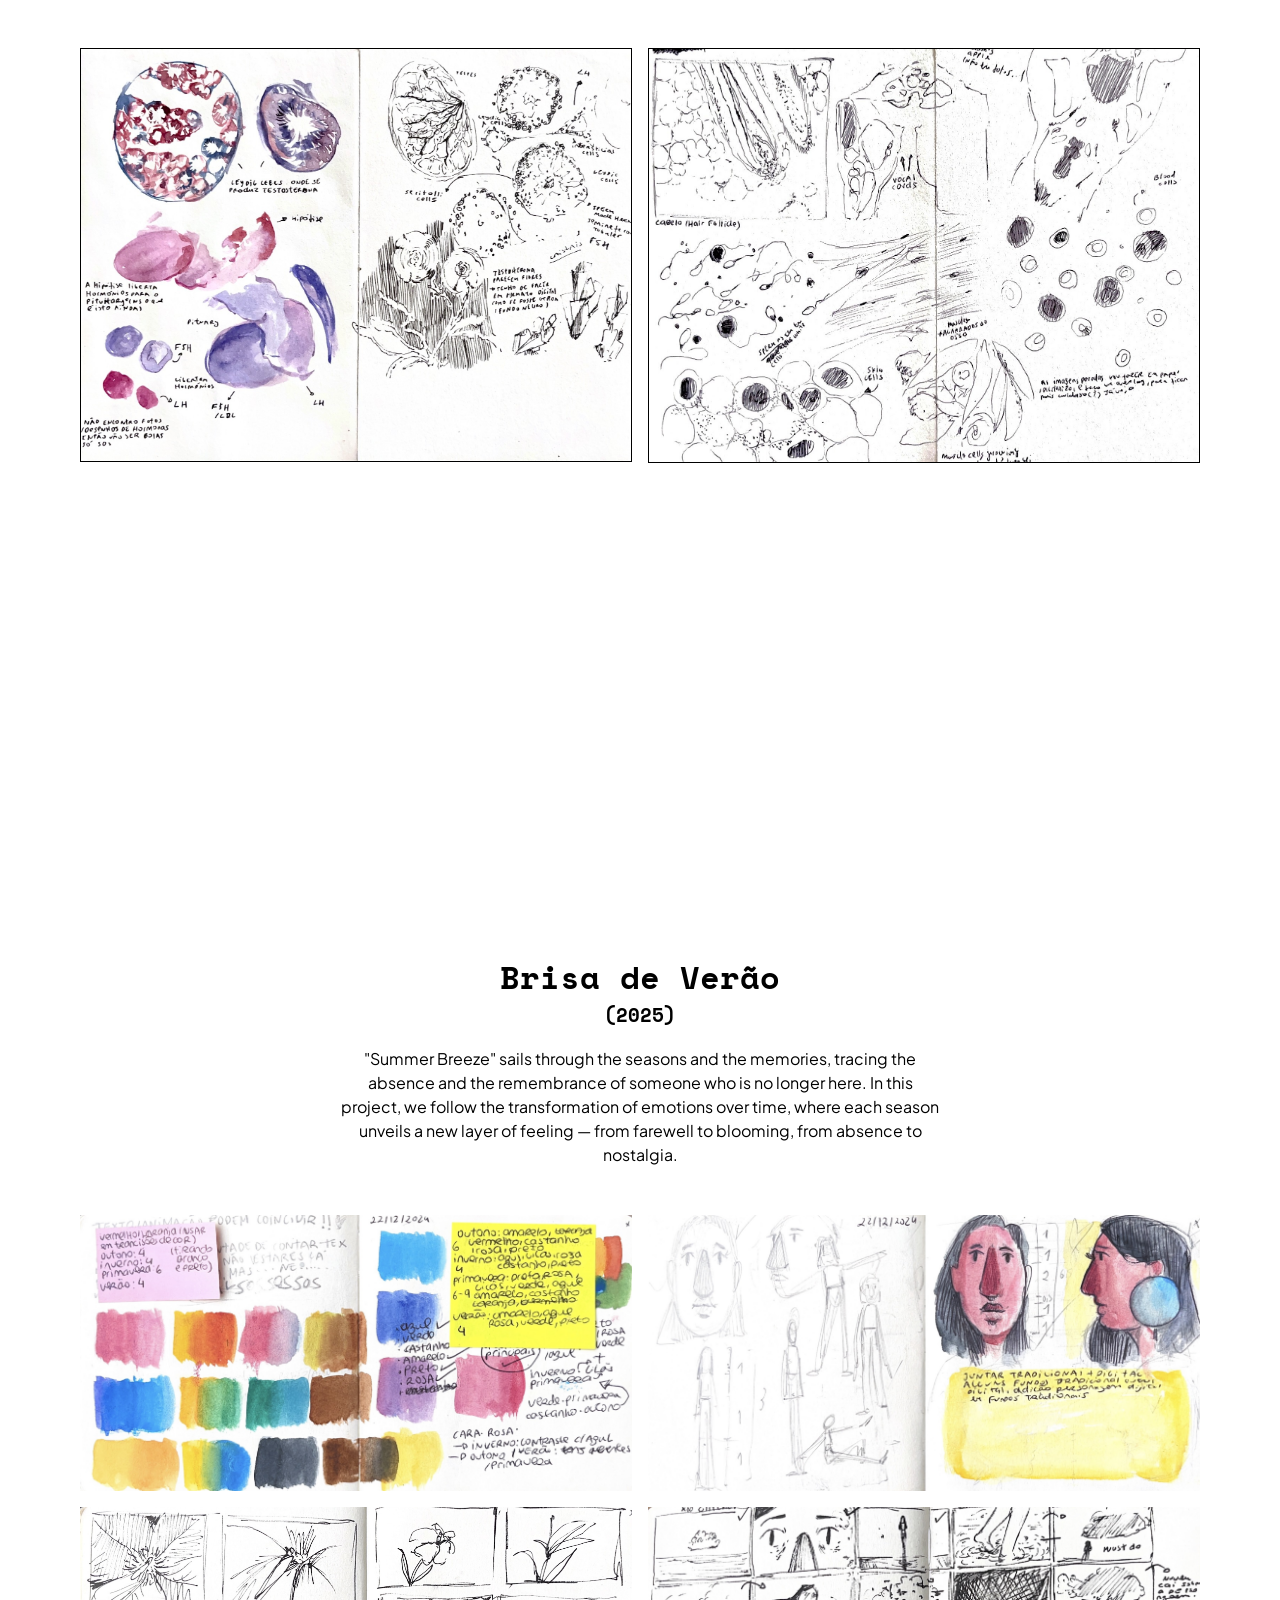
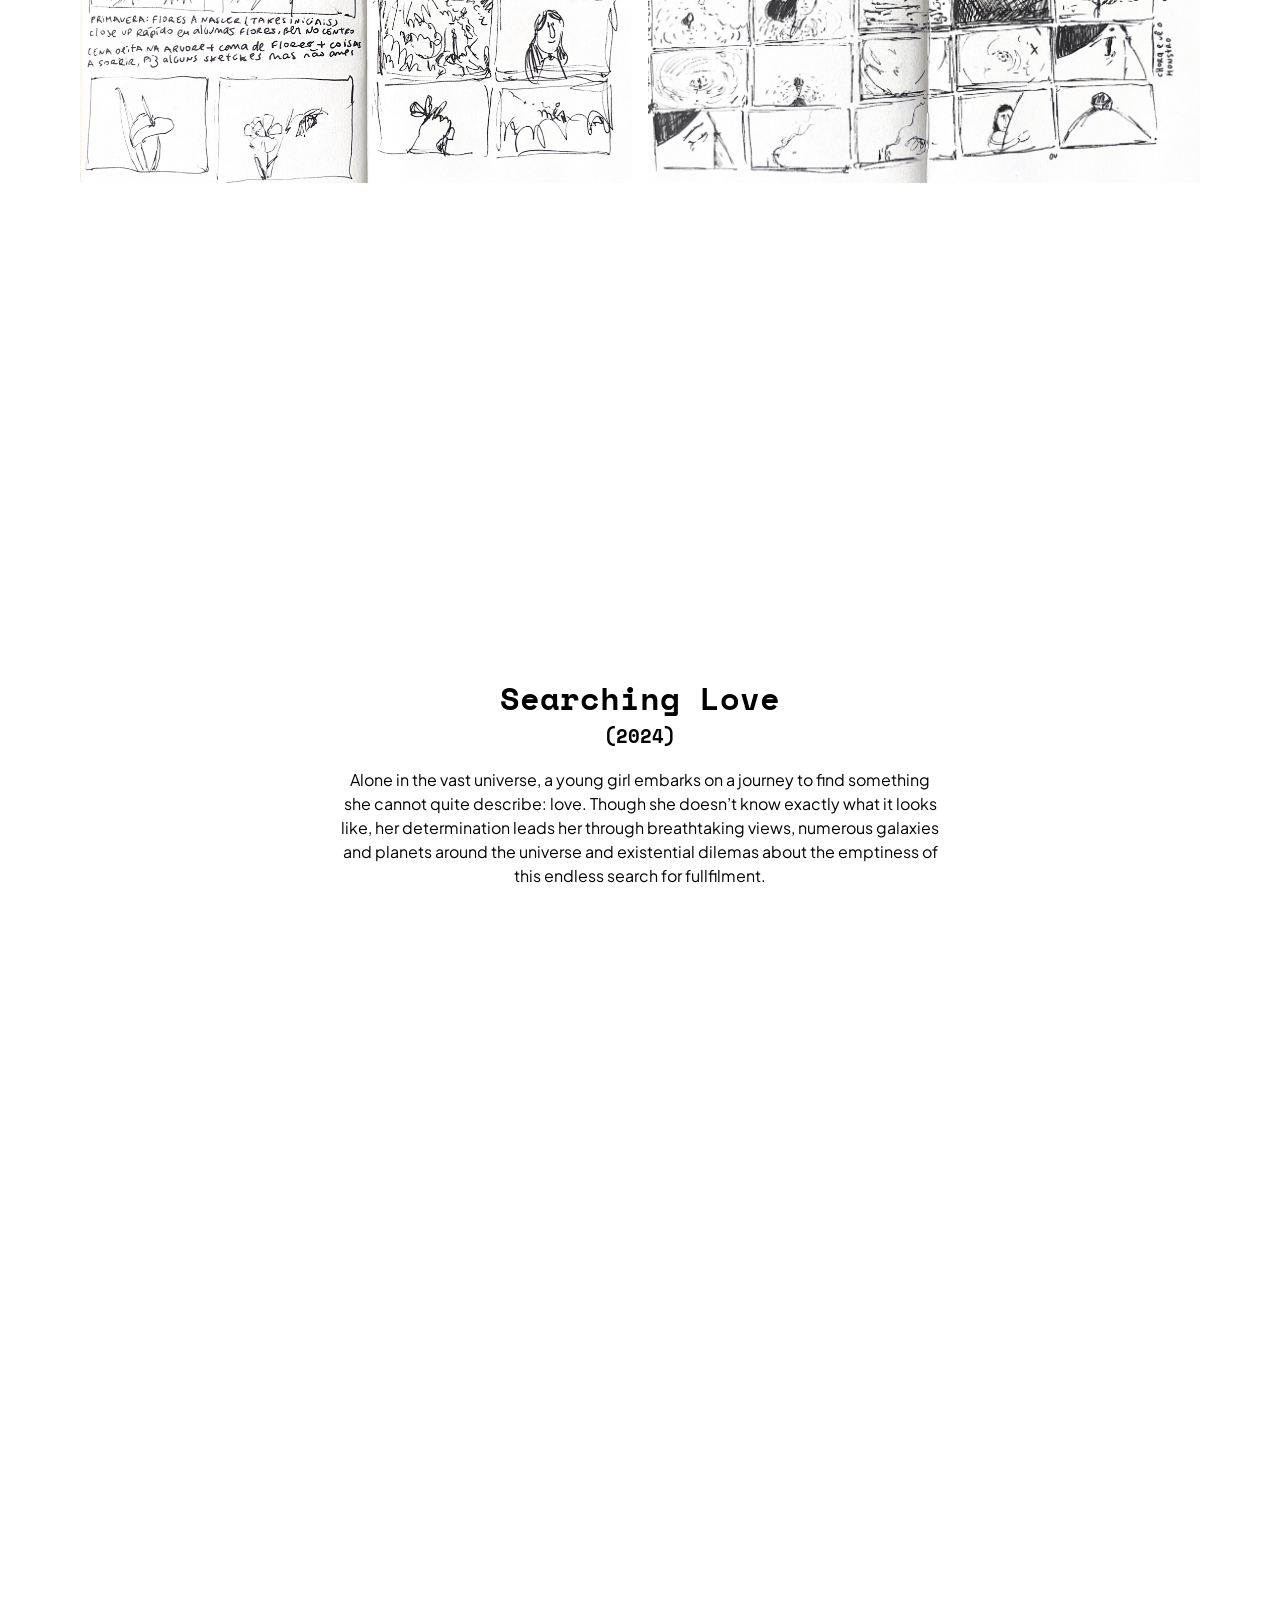
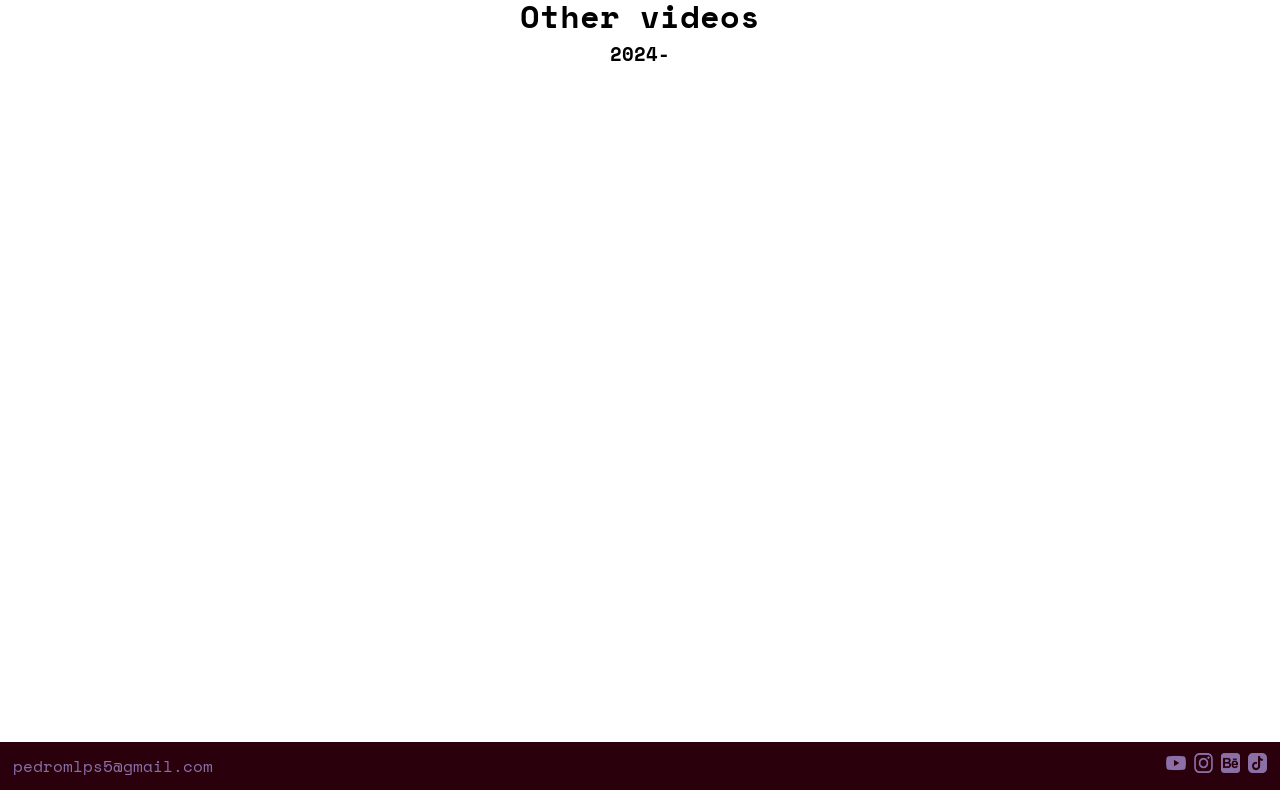
==== commit 8f7a15a4: "Update animation.html with prize winner header Added a prize winner header for 'La Journée de la Pai" ====
--- a/animation.html
+++ b/animation.html
@@ -44,6 +44,7 @@
         <div class="contentor">
     <div class="colum" >
            <h1> <a href="https://youtu.be/LIX2OyDVmGE?si=mqQCv7otdB7OkSgY">La Journné de la Paix </a></h1>
+            <H2> Prize Winner</H2>
            <h3>(2024)</h3>
             <br>
            <p>"La Journné de la Paix" is an animation created for the contest "Quand le Son Crée L'image", a project made by Unesco in collaboration with "La Semaine du Son" and Cannes Film Festival. </p>
@@ -242,8 +243,7 @@
             <h1>Other videos</h1>
             <h3>2024-</h3>
             <br>
-            <p>During secondary school, I volunteered as a designer for a project called PNA, integrated in my school, aiming to bring culture and arts to the survice of society and education </p>
-        </div>
+          </div>
     </div>
 
 <div class="caixa">
@@ -259,7 +259,7 @@
     <source src="imagens/Dream 2.mp4" type="video/mp4" alt="animation short clip with sheep em cima do carro a relaxar"></video>
 
           <video class="video" autoplay loop muted webkit-playsinline >
-    <source src="imagens/anim25.mp4" type="video/mp4" alt="animation black girl in a bathtube blue bathroom relaxing "></video>
+    <source src="imagens/anim25.MP4" type="video/mp4" alt="animation black girl in a bathtube blue bathroom relaxing "></video>
 
     <video class="video" autoplay loop muted webkit-playsinline >
     <source src="imagens/anim23.mov" type="video/mp4" alt="analog animation bird flying"></video>
@@ -268,7 +268,7 @@
     <source src="imagens/boca.mov" type="video/mp4" alt="animation moth opening"></video>
 
           <video class="video" autoplay loop muted webkit-playsinline >
-    <source src="imagens/anim20.mp4" type="video/mp4" alt="editing psycodelic look boy head moving"></video>
+    <source src="imagens/anim20.MP4" type="video/mp4" alt="editing psycodelic look boy head moving"></video>
 
     <a href="https://www.instagram.com/p/DJXbz6gI3lN/"><video class="video" autoplay loop muted webkit-playsinline >
     <source src="imagens/anim190.mp4" type="video/mp4" alt="animation girl screaming"></video> </a>
